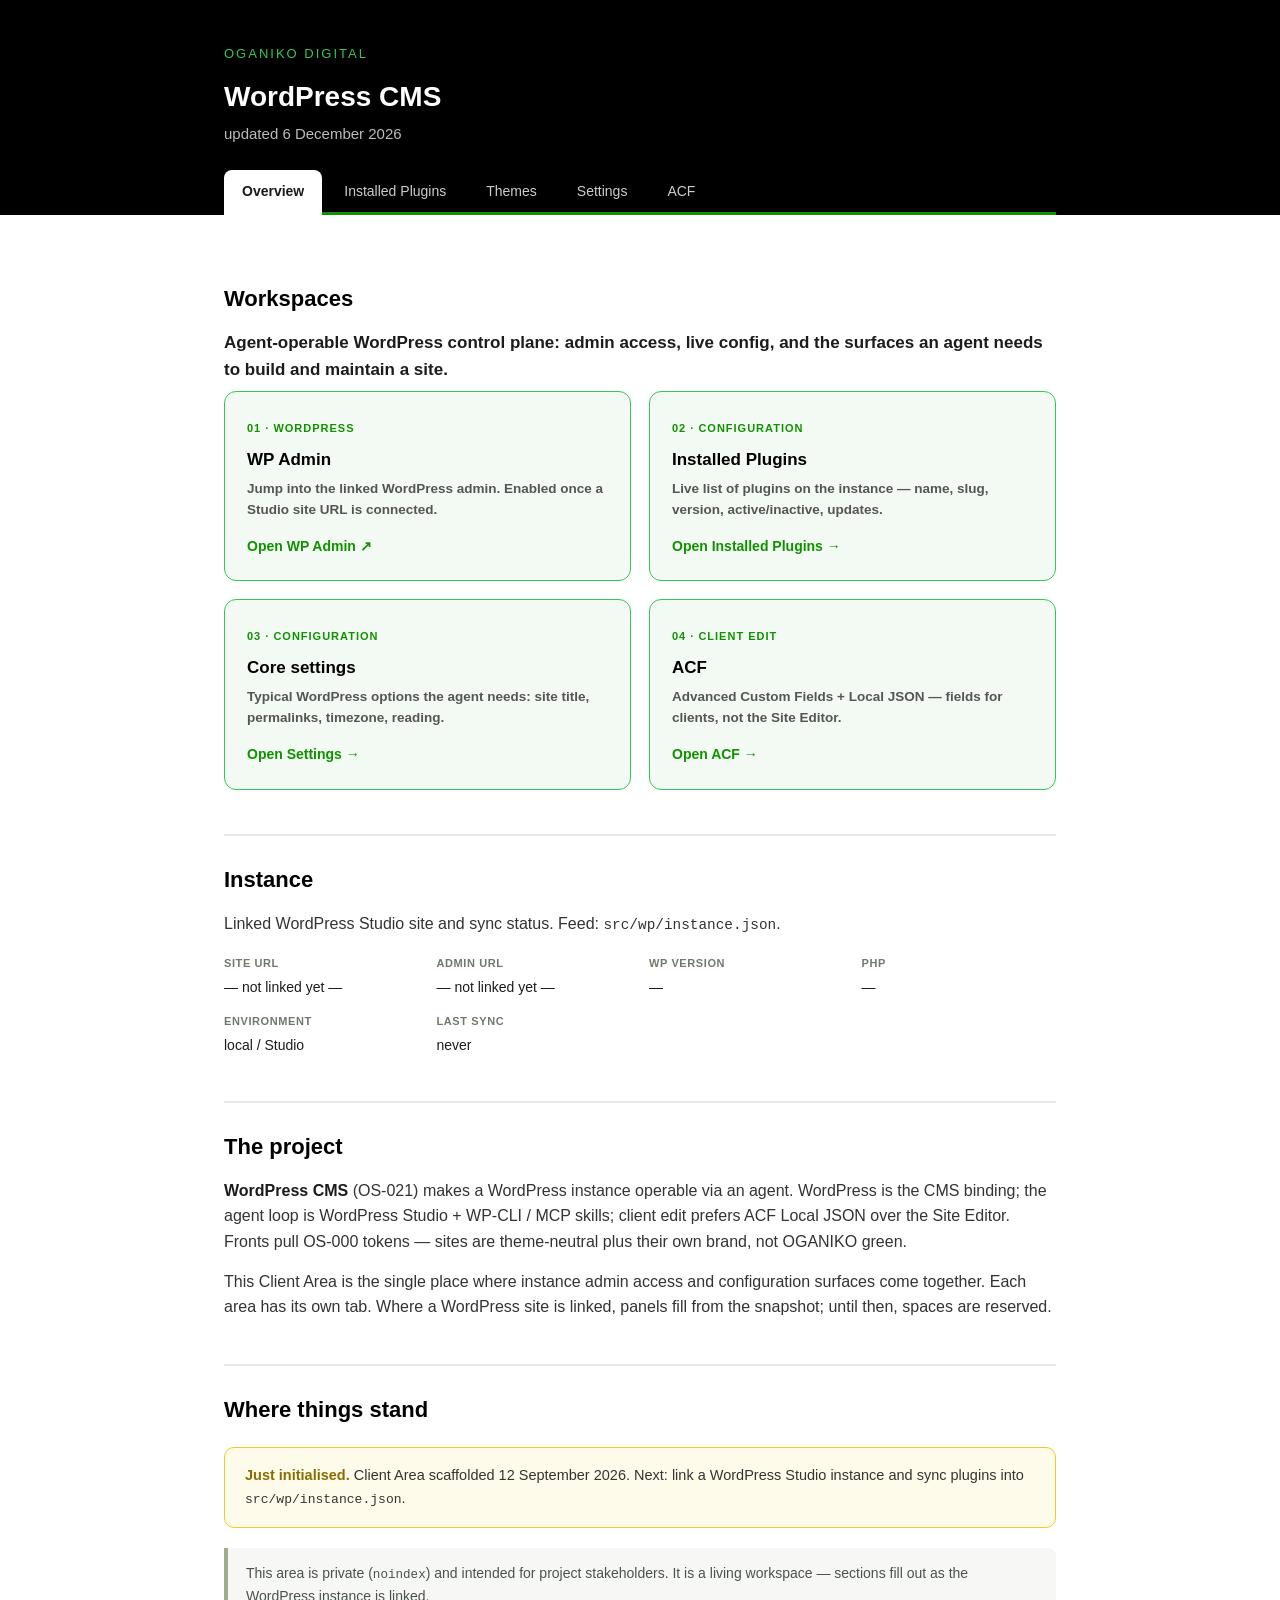
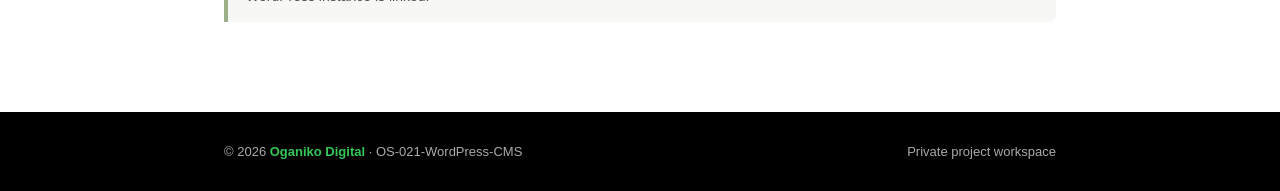
==== docs/client-area/index.html @ e94e82a3 "feat: Client Area hub in STR style Replace the dark project-page prototype with a Client Area (Overv" ====
<!DOCTYPE html>
<html lang="en">
<head>
<meta charset="UTF-8">
<meta name="viewport" content="width=device-width, initial-scale=1">
<meta name="robots" content="noindex">
<title>WordPress CMS | Oganiko Digital</title>
<link rel="stylesheet" href="assets/client.css">
<link rel="stylesheet" href="assets/og-tab-rail.css">
</head>
<body>
<header><div class="wrap">
  <div class="brand">OGANIKO Digital</div>
  <h1>WordPress CMS</h1>
  <div class="sub">updated <span id="last-updated"></span></div>
  <script>
    (function () {
      var d = new Date(document.lastModified);
      var months = ["January","February","March","April","May","June","July","August","September","October","November","December"];
      document.getElementById("last-updated").textContent = d.getDate() + " " + months[d.getMonth()] + " " + d.getFullYear();
    })();
  </script>
  <nav class="og-tab-rail">
    <a href="./" aria-current="page">Overview</a>
    <a href="plugins/">Installed Plugins</a>
    <a href="themes/">Themes</a>
    <a href="settings/">Settings</a>
    <a href="acf/">ACF</a>
  </nav>
</div></header>

<main class="wrap">
  <h2 style="margin-top:10px">Workspaces</h2>
  <p class="lead">Agent-operable WordPress control plane: admin access, live config, and the surfaces an agent needs to build and maintain a site.</p>

  <div class="cards-gateway">
    <a class="card card-gateway" id="wp-admin-link" href="#" target="_blank" rel="noopener" aria-disabled="true">
      <span class="kicker">01 · WordPress</span>
      <h3>WP Admin</h3>
      <p>Jump into the linked WordPress admin. Enabled once a Studio site URL is connected.</p>
      <span class="go">Open WP Admin ↗</span>
    </a>
    <a class="card card-gateway" href="plugins/">
      <span class="kicker">02 · Configuration</span>
      <h3>Installed Plugins</h3>
      <p>Live list of plugins on the instance — name, slug, version, active/inactive, updates.</p>
      <span class="go">Open Installed Plugins →</span>
    </a>
    <a class="card card-gateway" href="settings/">
      <span class="kicker">03 · Configuration</span>
      <h3>Core settings</h3>
      <p>Typical WordPress options the agent needs: site title, permalinks, timezone, reading.</p>
      <span class="go">Open Settings →</span>
    </a>
    <a class="card card-gateway" href="acf/">
      <span class="kicker">04 · Client edit</span>
      <h3>ACF</h3>
      <p>Advanced Custom Fields + Local JSON — fields for clients, not the Site Editor.</p>
      <span class="go">Open ACF →</span>
    </a>
  </div>

  <h2>Instance</h2>
  <p>Linked WordPress Studio site and sync status. Feed: <code>src/wp/instance.json</code>.</p>
  <dl class="meta-grid">
    <div><dt>Site URL</dt><dd id="site-url">— not linked yet —</dd></div>
    <div><dt>Admin URL</dt><dd id="admin-url">— not linked yet —</dd></div>
    <div><dt>WP version</dt><dd id="wp-version">—</dd></div>
    <div><dt>PHP</dt><dd id="php-version">—</dd></div>
    <div><dt>Environment</dt><dd id="environment">local / Studio</dd></div>
    <div><dt>Last sync</dt><dd id="last-sync">never</dd></div>
  </dl>

  <h2>The project</h2>
  <p><strong>WordPress CMS</strong> (OS-021) makes a WordPress instance operable via an agent. WordPress is the CMS binding; the agent loop is WordPress Studio + WP-CLI / MCP skills; client edit prefers ACF Local JSON over the Site Editor. Fronts pull OS-000 tokens — sites are theme-neutral plus their own brand, not OGANIKO green.</p>
  <p>This Client Area is the single place where instance admin access and configuration surfaces come together. Each area has its own tab. Where a WordPress site is linked, panels fill from the snapshot; until then, spaces are reserved.</p>

  <h2>Where things stand</h2>
  <div class="status"><b>Just initialised.</b> Client Area scaffolded 12 September 2026. Next: link a WordPress Studio instance and sync plugins into <code>src/wp/instance.json</code>.</div>

  <div class="note">This area is private (<code>noindex</code>) and intended for project stakeholders. It is a living workspace — sections fill out as the WordPress instance is linked.</div>
</main>

<footer><div class="wrap">
  <span>© 2026 <span class="brand">Oganiko Digital</span> · OS-021-WordPress-CMS</span>
  <span>Private project workspace</span>
</div></footer>
<script src="assets/instance.js"></script>
<script>
  WpCms.loadInstance().then(function (data) { WpCms.applyOverview(data || {}); });
</script>
</body>
</html>
---- docs/client-area/assets/client.css ----
/* Client Area style — Oganiko Digital house style (shared across all section pages).
   Presentation style: "Client Area" (light ground, black header band, green accents).
   Tabs are the og-tab-rail component (assets/og-tab-rail.css). See wiki/presentation-styles. */
:root{
  --og-black:#000; --og-white:#fff; --og-green:#109200; --og-fresh-leaf:#34C755;
  --og-gold:#EECA25; --og-dark-gray:#333; --og-sage:#9CAF88;
  --crit:#C0392B; --high:#D97706; --info:#0A5F8A;
  --ink:#1a1d1a; --muted:#6E7A6A; --line:#e6e8e3; --surface:#f7f8f5;
}
*{box-sizing:border-box;margin:0;padding:0}
body{font-family:"Helvetica Neue",Arial,sans-serif;color:var(--og-dark-gray);background:var(--og-white);line-height:1.6;font-size:16px;-webkit-font-smoothing:antialiased}
.wrap{max-width:880px;margin:0 auto;padding:0 24px}
a{color:var(--og-green)}
img{max-width:100%;display:block}

header{background:var(--og-black);color:var(--og-white);padding:44px 0 0}
header .brand{font-size:13px;letter-spacing:2px;text-transform:uppercase;color:var(--og-fresh-leaf);font-weight:500;margin-bottom:14px}
header h1{font-size:28px;font-weight:700;line-height:1.25;margin-bottom:8px}
header .sub{color:#bbb;font-size:15px;margin-bottom:24px}
/* Tab rail: the og-tab-rail component (assets/og-tab-rail.css, .og-tab-rail). */

main.wrap{padding:56px 24px 20px}
main a{color:var(--og-green);font-weight:600;text-decoration:underline;text-underline-offset:2px}

/* lead paragraph — the intro line directly under a title/h2, bolder and a touch larger than body copy */
p.lead{font-size:17.5px;font-weight:700;color:var(--ink);line-height:1.55}

h2{font-size:22px;font-weight:700;color:var(--og-black);margin:44px 0 14px;padding-top:26px;border-top:2px solid var(--line)}
h2:first-child{margin-top:0;border-top:none;padding-top:0}
h3{font-size:17px;font-weight:700;color:var(--og-black);margin:26px 0 10px}
p{margin:0 0 14px}
ul,ol{margin:0 0 16px 22px}li{margin-bottom:7px}
strong{font-weight:700;color:var(--ink)}
.eyebrow{font-size:12px;font-weight:700;letter-spacing:1.4px;text-transform:uppercase;color:var(--og-green)}

/* verdict / callouts */
.verdict{background:#F3FAF3;border:1px solid var(--og-fresh-leaf);border-left:5px solid var(--og-green);border-radius:12px;padding:22px 24px;margin:22px 0}
.verdict .eyebrow{color:var(--og-green)}
.verdict h3{margin:6px 0 8px}
.verdict p{margin:0;font-size:15.5px}
.status{background:#FFFBEB;border:1px solid var(--og-gold);border-radius:10px;padding:16px 20px;margin:20px 0;font-size:14.5px}
.status b{color:#8a6d00}
.note{background:var(--surface);border-left:4px solid var(--og-sage);border-radius:0 8px 8px 0;padding:14px 18px;margin:18px 0;font-size:14px;color:#4a534a}

/* data-space placeholder */
.dataspace{border:1.5px dashed #cdd3c9;border-radius:12px;padding:22px 24px;margin:16px 0;background:repeating-linear-gradient(45deg,#fafbf9,#fafbf9 12px,#f4f6f2 12px,#f4f6f2 24px)}
.dataspace .lbl{display:inline-flex;align-items:center;gap:7px;font-size:11.5px;font-weight:700;letter-spacing:.6px;text-transform:uppercase;color:var(--muted);margin-bottom:8px}
.dataspace .lbl::before{content:"";width:8px;height:8px;border-radius:50%;background:var(--og-gold)}
.dataspace h3{margin:0 0 6px}
.dataspace p{margin:0;font-size:14px;color:var(--muted)}

/* cards */
.cards{display:grid;grid-template-columns:1fr 1fr;gap:18px;margin:20px 0}
.card{display:block;text-decoration:none;color:inherit;background:var(--surface);border:1px solid var(--line);border-radius:12px;padding:22px}
a.card:hover{border-color:var(--og-fresh-leaf)}
.card .kicker{font-size:11px;font-weight:700;letter-spacing:1px;text-transform:uppercase;color:var(--og-green)}
.card h3{margin:6px 0 6px}
.card p{font-size:14px;color:#555;margin:0 0 10px}
.card .go{font-size:14px;font-weight:700;color:var(--og-green)}
.card.pending{border-style:dashed}
.card.pending .kicker{color:var(--muted)}
.card.pending .go{color:var(--muted)}

/* table */
.scroll{overflow-x:auto;margin:20px 0}
table{border-collapse:collapse;width:100%;font-size:13.5px;min-width:520px}
th,td{text-align:left;padding:11px 13px;border-bottom:1px solid var(--line);vertical-align:top}
thead th{background:var(--og-black);color:#fff;font-size:11.5px;letter-spacing:.4px;text-transform:uppercase;font-weight:600}
tbody tr:nth-child(even){background:var(--surface)}
td .pill{display:inline-block;font-size:11px;font-weight:700;padding:2px 8px;border-radius:20px}
.pill.best{background:#D1FAE5;color:#047857}.pill.mid{background:#FEF3C7;color:#B45309}.pill.pre{background:#E6F2F7;color:#0A5F8A}

footer{margin-top:52px;padding:30px 0;background:var(--og-black);color:#aaa;font-size:13px}
footer .brand{color:var(--og-fresh-leaf);font-weight:700}
footer .wrap{display:flex;justify-content:space-between;flex-wrap:wrap;gap:10px}
.sources{font-size:13.5px}.sources li{margin-bottom:5px}

@media(max-width:600px){header h1{font-size:23px}.cards{grid-template-columns:1fr}main.wrap{padding:40px 20px 20px}}

/* Gateway workspace cards (STR pattern) */
.cards-gateway{display:grid;grid-template-columns:1fr;gap:18px;margin:8px 0 36px}
@media(min-width:760px){.cards-gateway{grid-template-columns:repeat(2,1fr)}}
.card-gateway{background:#F3FAF3;border-color:var(--og-fresh-leaf)}
.card-gateway p{font-size:13.5px;line-height:1.55}
.card-gateway .go{margin-top:4px;display:inline-block}
a.card{text-decoration:none}
p.lead{font-size:17px;font-weight:700;color:var(--ink);line-height:1.55;margin:0 0 6px}
.meta-grid{display:grid;grid-template-columns:repeat(auto-fit,minmax(11rem,1fr));gap:14px 18px;margin:18px 0 8px}
.meta-grid dt{font-size:11px;font-weight:700;letter-spacing:.6px;text-transform:uppercase;color:var(--muted)}
.meta-grid dd{margin:4px 0 0;font-size:14px;color:var(--ink);word-break:break-word}
.pill{display:inline-block;font-size:11px;font-weight:700;padding:2px 8px;border-radius:20px}
.pill.active{background:#D1FAE5;color:#047857}
.pill.inactive{background:#F3F4F2;color:#6E7A6A}
.pill.available{background:#FEF3C7;color:#B45309}
code{font-family:ui-monospace,SFMono-Regular,Menlo,monospace;font-size:0.9em}
---- docs/client-area/assets/og-tab-rail.css ----
/* ============================================================
   Oganiko Tab Rail — og-tab-rail
   Canonical component · OS-000 os-002 Tabs / header-nav-dark
   Source of truth: OS-000-Design-System/packages/og-tab-rail.css
   ------------------------------------------------------------
   Provenance: proven in OG-030 client hub (2026-07-04), Phil-approved.
   Self-contained: every token carries an Oganiko fallback, so this file
   works alone. Override the tokens in :root to re-theme.
   DO NOT edit vendored copies — sync from this source.
   version: 1.1.0 (2026-08-11)
   ============================================================ */

/* Row of section links on a dark surface. Active link merges into the page:
   a same-colour box-shadow breaks the accent bar beneath it.
   Markup:  <nav class="og-tab-rail"> <a aria-current="page">…</a> <a>…</a> </nav>
   Place on a dark header. Mark the current page with aria-current="page".
   The accent bar is a padding-area background gradient, NOT a border:
   overflow clips children at the padding edge, so a border-bottom would sit
   outside the clip and the active tab's bar-breaking shadow gets amputated
   (green line reappears under the selected tab). Padding keeps the bar and
   the shadow inside the same clip region. */
.og-tab-rail{
  display:flex;
  flex-wrap:nowrap;
  gap:var(--spacing-1,4px);
  padding-bottom:3px;
  background:linear-gradient(to top,var(--color-accent,#109200) 3px,transparent 3px);
  overflow-x:auto;
  -webkit-overflow-scrolling:touch;
  scrollbar-width:thin;
}
.og-tab-rail::-webkit-scrollbar{height:4px}
.og-tab-rail::-webkit-scrollbar-thumb{background:var(--color-accent,#109200);border-radius:2px}
.og-tab-rail a{
  flex:0 0 auto;
  color:var(--color-text-inverse-muted,#cccccc);
  text-decoration:none;
  font-size:var(--text-sm,0.875rem);
  font-weight:var(--weight-medium,500);
  padding:10px 18px;
  border-radius:var(--radius-md,8px) var(--radius-md,8px) 0 0;
}
.og-tab-rail a[aria-current="page"]{
  background:var(--color-bg,#ffffff);
  color:var(--color-text,#1a1a1a);
  font-weight:var(--weight-bold,700);
  box-shadow:0 3px 0 0 var(--color-bg,#ffffff);
}
.og-tab-rail a:hover:not([aria-current="page"]){
  background:var(--color-bg-inverse-hover,#1c1c1c);
  color:var(--color-text-inverse,#ffffff);
}
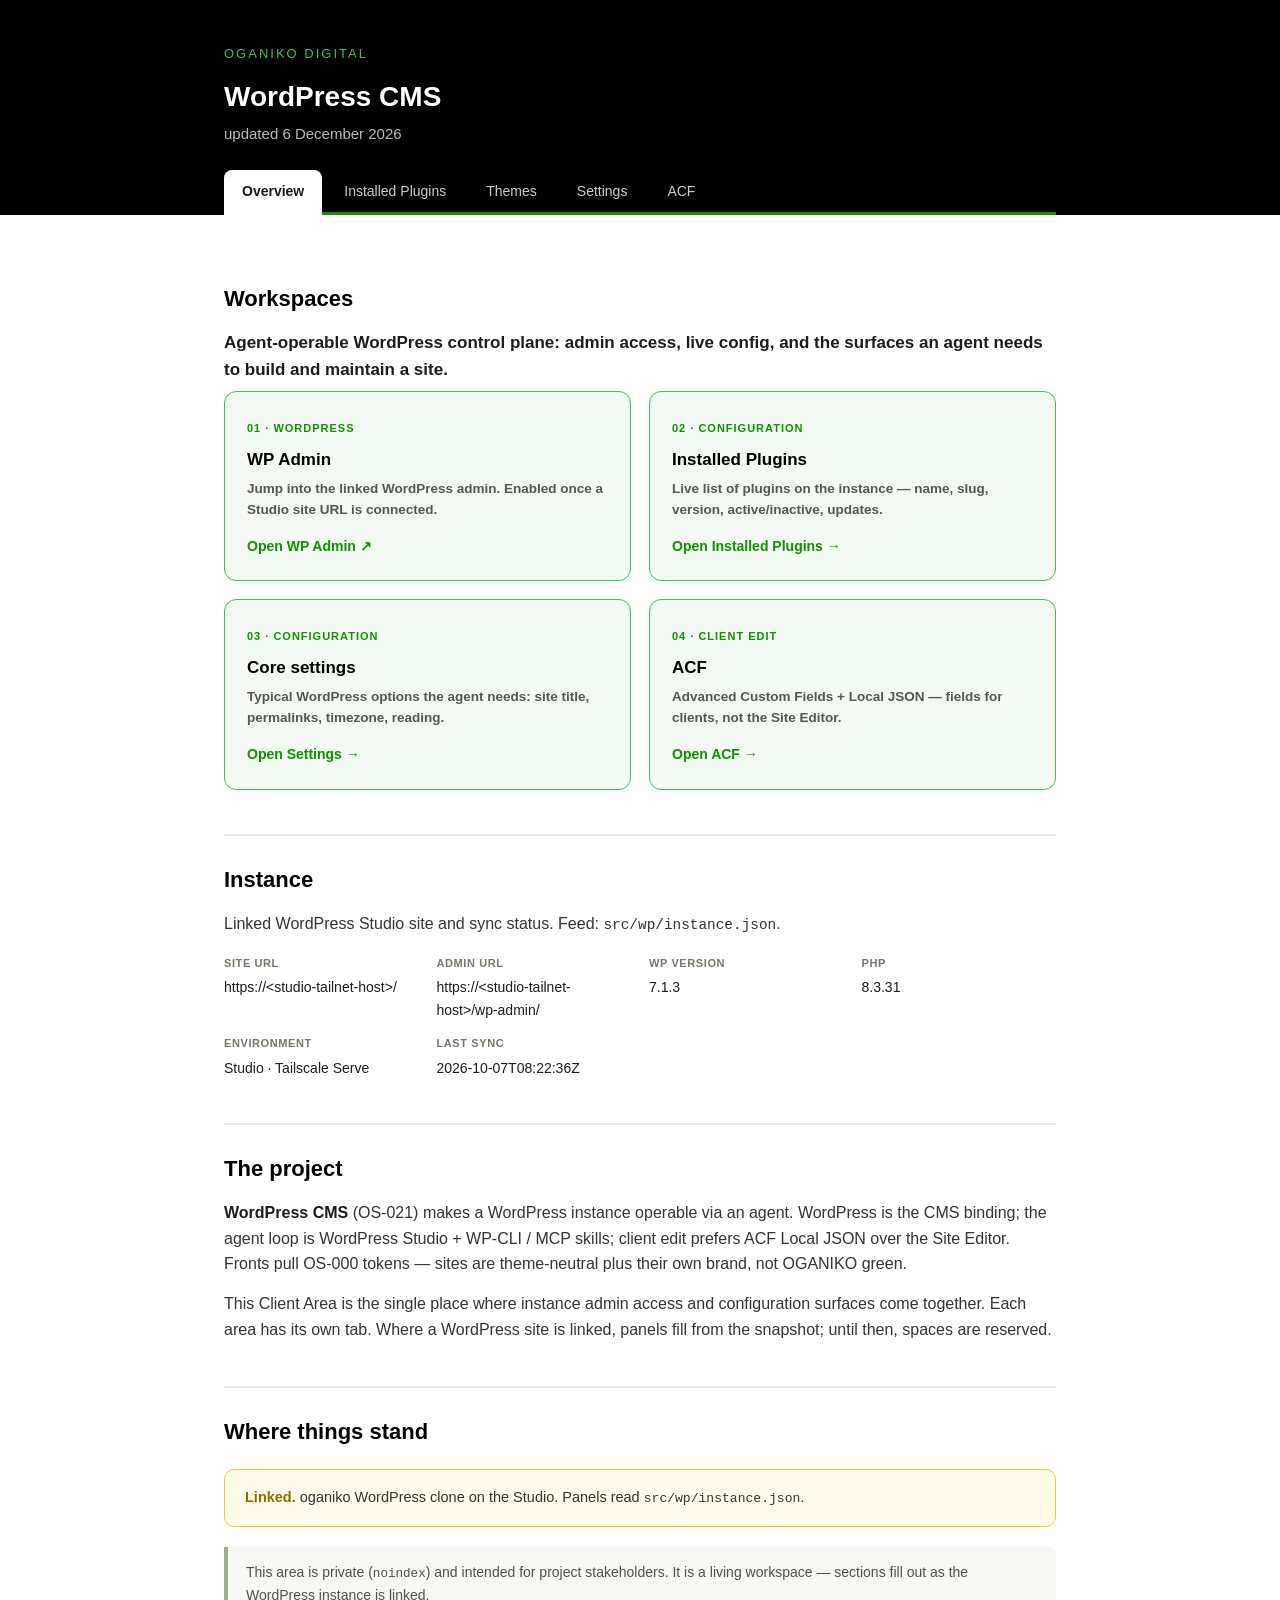
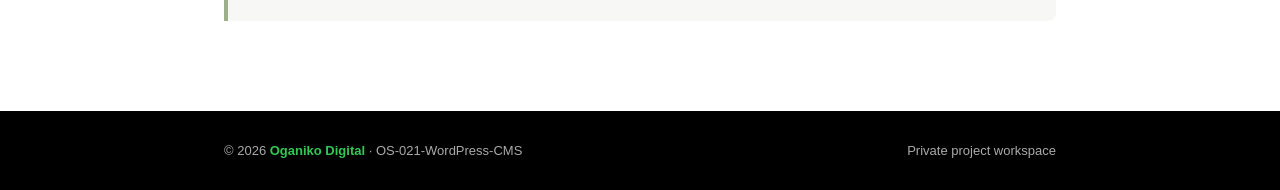
==== commit a6b24865: "feat: sync the Studio WordPress instance into the Client Area The oganiko clone on the Studio is lin" ====
--- a/docs/client-area/index.html
+++ b/docs/client-area/index.html
@@ -76,7 +76,7 @@
   <p>This Client Area is the single place where instance admin access and configuration surfaces come together. Each area has its own tab. Where a WordPress site is linked, panels fill from the snapshot; until then, spaces are reserved.</p>
 
   <h2>Where things stand</h2>
-  <div class="status"><b>Just initialised.</b> Client Area scaffolded 12 September 2026. Next: link a WordPress Studio instance and sync plugins into <code>src/wp/instance.json</code>.</div>
+  <div class="status"><b>Linked.</b> oganiko WordPress clone on the Studio. Panels read <code>src/wp/instance.json</code>.</div>
 
   <div class="note">This area is private (<code>noindex</code>) and intended for project stakeholders. It is a living workspace — sections fill out as the WordPress instance is linked.</div>
 </main>
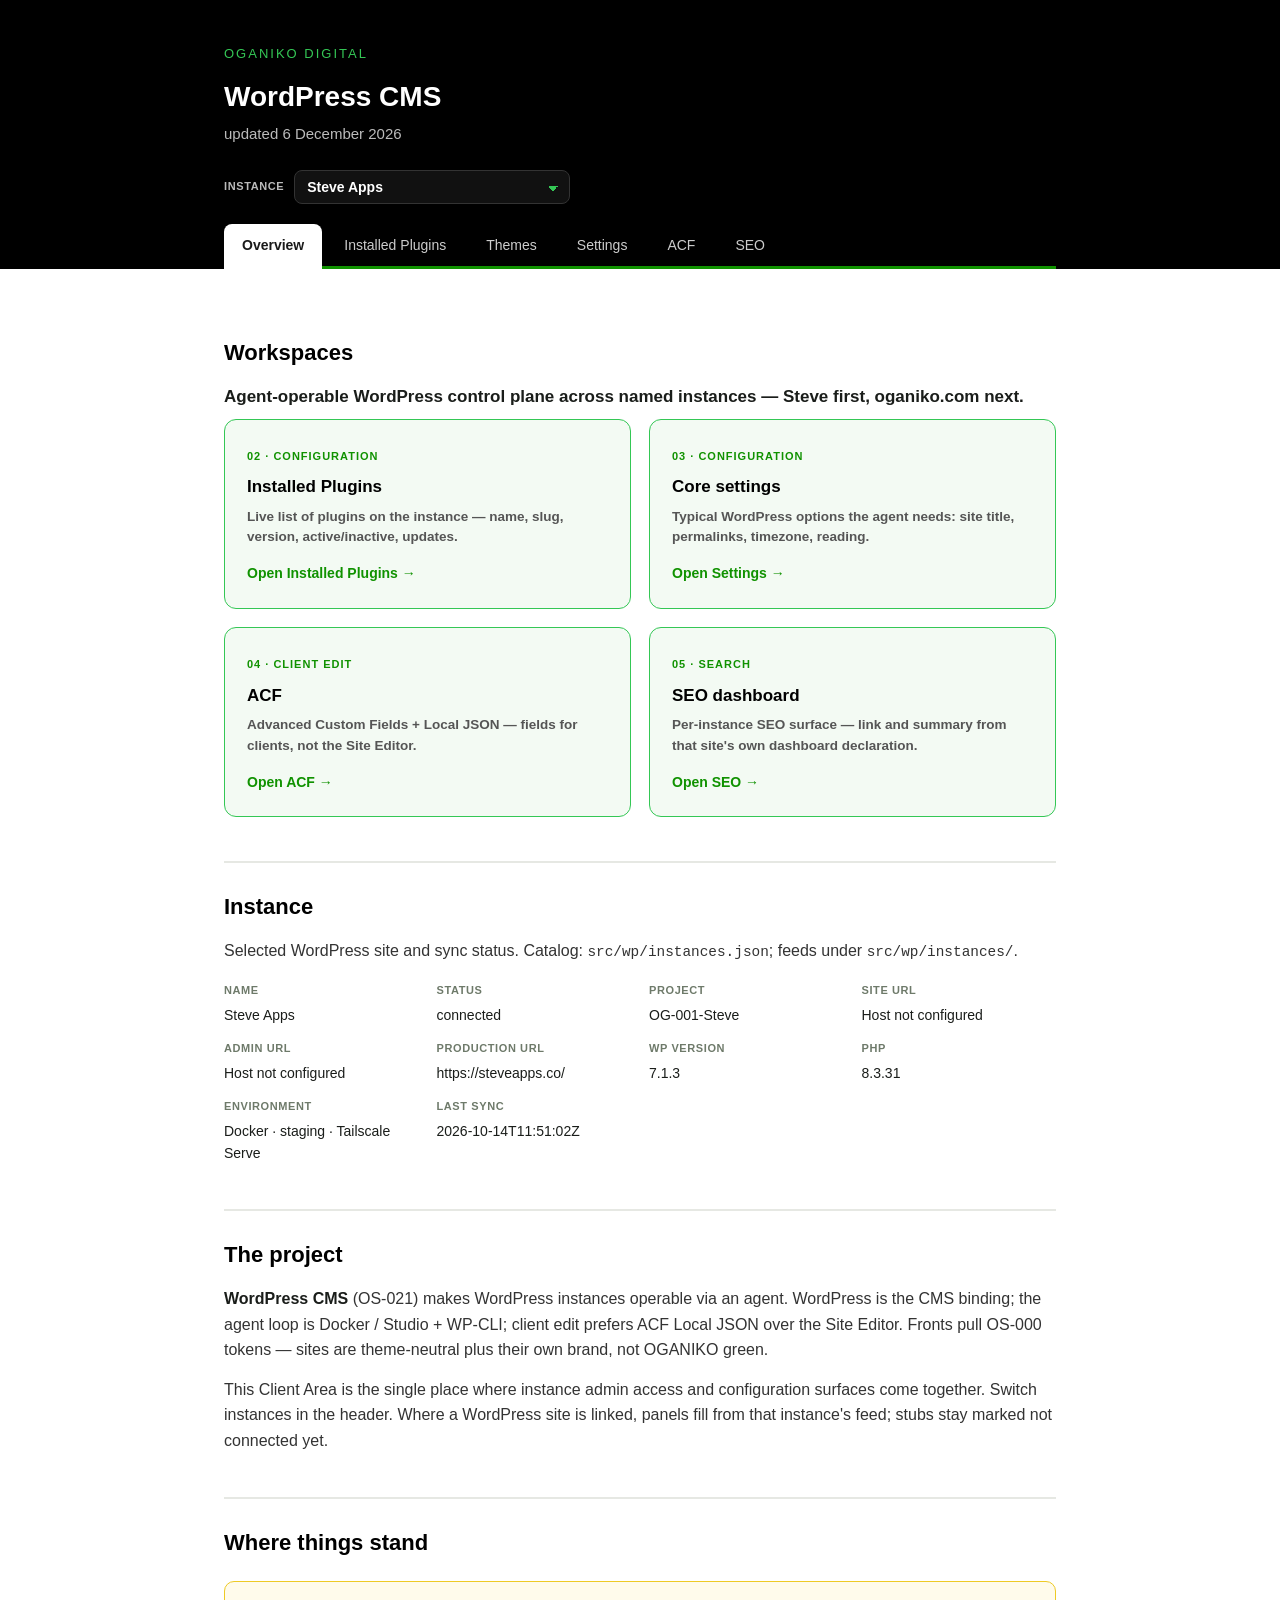
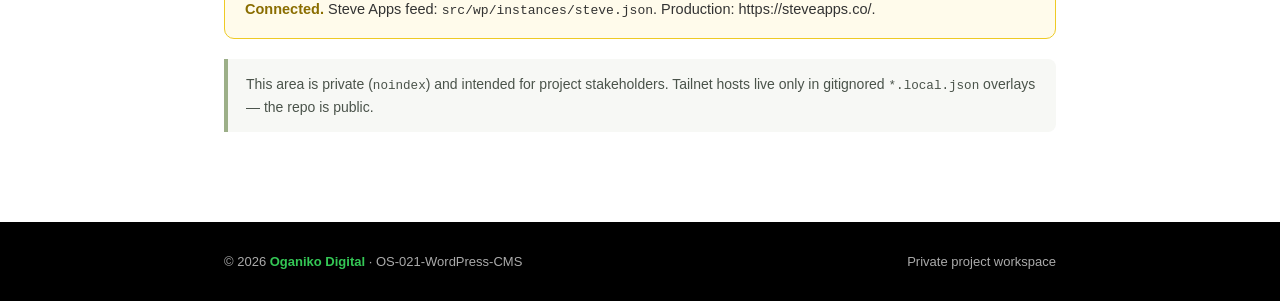
==== commit 34dce79b: "feat: multi-instance Client Area with Steve as first live feed Generalise OS-021 from a single ogani" ====
--- a/docs/client-area/index.html
+++ b/docs/client-area/index.html
@@ -20,24 +20,26 @@
       document.getElementById("last-updated").textContent = d.getDate() + " " + months[d.getMonth()] + " " + d.getFullYear();
     })();
   </script>
+  <div id="instance-switcher" class="instance-switcher"></div>
   <nav class="og-tab-rail">
     <a href="./" aria-current="page">Overview</a>
     <a href="plugins/">Installed Plugins</a>
     <a href="themes/">Themes</a>
     <a href="settings/">Settings</a>
     <a href="acf/">ACF</a>
+    <a href="seo/">SEO</a>
   </nav>
 </div></header>
 
 <main class="wrap">
   <h2 style="margin-top:10px">Workspaces</h2>
-  <p class="lead">Agent-operable WordPress control plane: admin access, live config, and the surfaces an agent needs to build and maintain a site.</p>
+  <p class="lead">Agent-operable WordPress control plane across named instances — Steve first, oganiko.com next.</p>
 
   <div class="cards-gateway">
     <a class="card card-gateway" id="wp-admin-link" href="#" target="_blank" rel="noopener" aria-disabled="true">
       <span class="kicker">01 · WordPress</span>
       <h3>WP Admin</h3>
-      <p>Jump into the linked WordPress admin. Enabled once a Studio site URL is connected.</p>
+      <p>Jump into the selected instance admin. Enabled once a host URL is configured (local overlay).</p>
       <span class="go">Open WP Admin ↗</span>
     </a>
     <a class="card card-gateway" href="plugins/">
@@ -58,27 +60,37 @@
       <p>Advanced Custom Fields + Local JSON — fields for clients, not the Site Editor.</p>
       <span class="go">Open ACF →</span>
     </a>
+    <a class="card card-gateway" href="seo/">
+      <span class="kicker">05 · Search</span>
+      <h3>SEO dashboard</h3>
+      <p>Per-instance SEO surface — link and summary from that site's own dashboard declaration.</p>
+      <span class="go">Open SEO →</span>
+    </a>
   </div>
 
   <h2>Instance</h2>
-  <p>Linked WordPress Studio site and sync status. Feed: <code>src/wp/instance.json</code>.</p>
+  <p>Selected WordPress site and sync status. Catalog: <code>src/wp/instances.json</code>; feeds under <code>src/wp/instances/</code>.</p>
   <dl class="meta-grid">
+    <div><dt>Name</dt><dd id="instance-name">—</dd></div>
+    <div><dt>Status</dt><dd id="instance-status">—</dd></div>
+    <div><dt>Project</dt><dd id="instance-project">—</dd></div>
     <div><dt>Site URL</dt><dd id="site-url">— not linked yet —</dd></div>
     <div><dt>Admin URL</dt><dd id="admin-url">— not linked yet —</dd></div>
+    <div><dt>Production URL</dt><dd id="production-url">—</dd></div>
     <div><dt>WP version</dt><dd id="wp-version">—</dd></div>
     <div><dt>PHP</dt><dd id="php-version">—</dd></div>
-    <div><dt>Environment</dt><dd id="environment">local / Studio</dd></div>
+    <div><dt>Environment</dt><dd id="environment">—</dd></div>
     <div><dt>Last sync</dt><dd id="last-sync">never</dd></div>
   </dl>
 
   <h2>The project</h2>
-  <p><strong>WordPress CMS</strong> (OS-021) makes a WordPress instance operable via an agent. WordPress is the CMS binding; the agent loop is WordPress Studio + WP-CLI / MCP skills; client edit prefers ACF Local JSON over the Site Editor. Fronts pull OS-000 tokens — sites are theme-neutral plus their own brand, not OGANIKO green.</p>
-  <p>This Client Area is the single place where instance admin access and configuration surfaces come together. Each area has its own tab. Where a WordPress site is linked, panels fill from the snapshot; until then, spaces are reserved.</p>
+  <p><strong>WordPress CMS</strong> (OS-021) makes WordPress instances operable via an agent. WordPress is the CMS binding; the agent loop is Docker / Studio + WP-CLI; client edit prefers ACF Local JSON over the Site Editor. Fronts pull OS-000 tokens — sites are theme-neutral plus their own brand, not OGANIKO green.</p>
+  <p>This Client Area is the single place where instance admin access and configuration surfaces come together. Switch instances in the header. Where a WordPress site is linked, panels fill from that instance's feed; stubs stay marked not connected yet.</p>
 
   <h2>Where things stand</h2>
-  <div class="status"><b>Linked.</b> oganiko WordPress clone on the Studio. Panels read <code>src/wp/instance.json</code>.</div>
+  <div class="status" id="where-things-stand"><b>Loading…</b></div>
 
-  <div class="note">This area is private (<code>noindex</code>) and intended for project stakeholders. It is a living workspace — sections fill out as the WordPress instance is linked.</div>
+  <div class="note">This area is private (<code>noindex</code>) and intended for project stakeholders. Tailnet hosts live only in gitignored <code>*.local.json</code> overlays — the repo is public.</div>
 </main>
 
 <footer><div class="wrap">
@@ -87,7 +99,7 @@
 </div></footer>
 <script src="assets/instance.js"></script>
 <script>
-  WpCms.loadInstance().then(function (data) { WpCms.applyOverview(data || {}); });
+  WpCms.boot([WpCms.applyOverview]);
 </script>
 </body>
 </html>
--- a/docs/client-area/assets/client.css
+++ b/docs/client-area/assets/client.css
@@ -53,6 +53,7 @@
 .cards{display:grid;grid-template-columns:1fr 1fr;gap:18px;margin:20px 0}
 .card{display:block;text-decoration:none;color:inherit;background:var(--surface);border:1px solid var(--line);border-radius:12px;padding:22px}
 a.card:hover{border-color:var(--og-fresh-leaf)}
+.card[hidden]{display:none}
 .card .kicker{font-size:11px;font-weight:700;letter-spacing:1px;text-transform:uppercase;color:var(--og-green)}
 .card h3{margin:6px 0 6px}
 .card p{font-size:14px;color:#555;margin:0 0 10px}
@@ -93,3 +94,17 @@
 .pill.inactive{background:#F3F4F2;color:#6E7A6A}
 .pill.available{background:#FEF3C7;color:#B45309}
 code{font-family:ui-monospace,SFMono-Regular,Menlo,monospace;font-size:0.9em}
+
+/* Instance switcher */
+.instance-switcher{display:flex;align-items:center;gap:10px;margin:0 0 18px;flex-wrap:wrap}
+.instance-switcher__label{font-size:11px;font-weight:700;letter-spacing:.6px;text-transform:uppercase;color:#bbb}
+.instance-switcher__select{
+  appearance:none;-webkit-appearance:none;
+  background:#111;color:#fff;border:1px solid #333;border-radius:8px;
+  padding:8px 34px 8px 12px;font-size:14px;font-weight:600;cursor:pointer;
+  background-image:linear-gradient(45deg,transparent 50%,#34C755 50%),linear-gradient(135deg,#34C755 50%,transparent 50%);
+  background-position:calc(100% - 16px) 55%,calc(100% - 11px) 55%;
+  background-size:5px 5px,5px 5px;background-repeat:no-repeat;
+}
+.instance-switcher__select:focus{outline:2px solid var(--og-fresh-leaf);outline-offset:2px}
+header .instance-switcher{margin-bottom:20px}
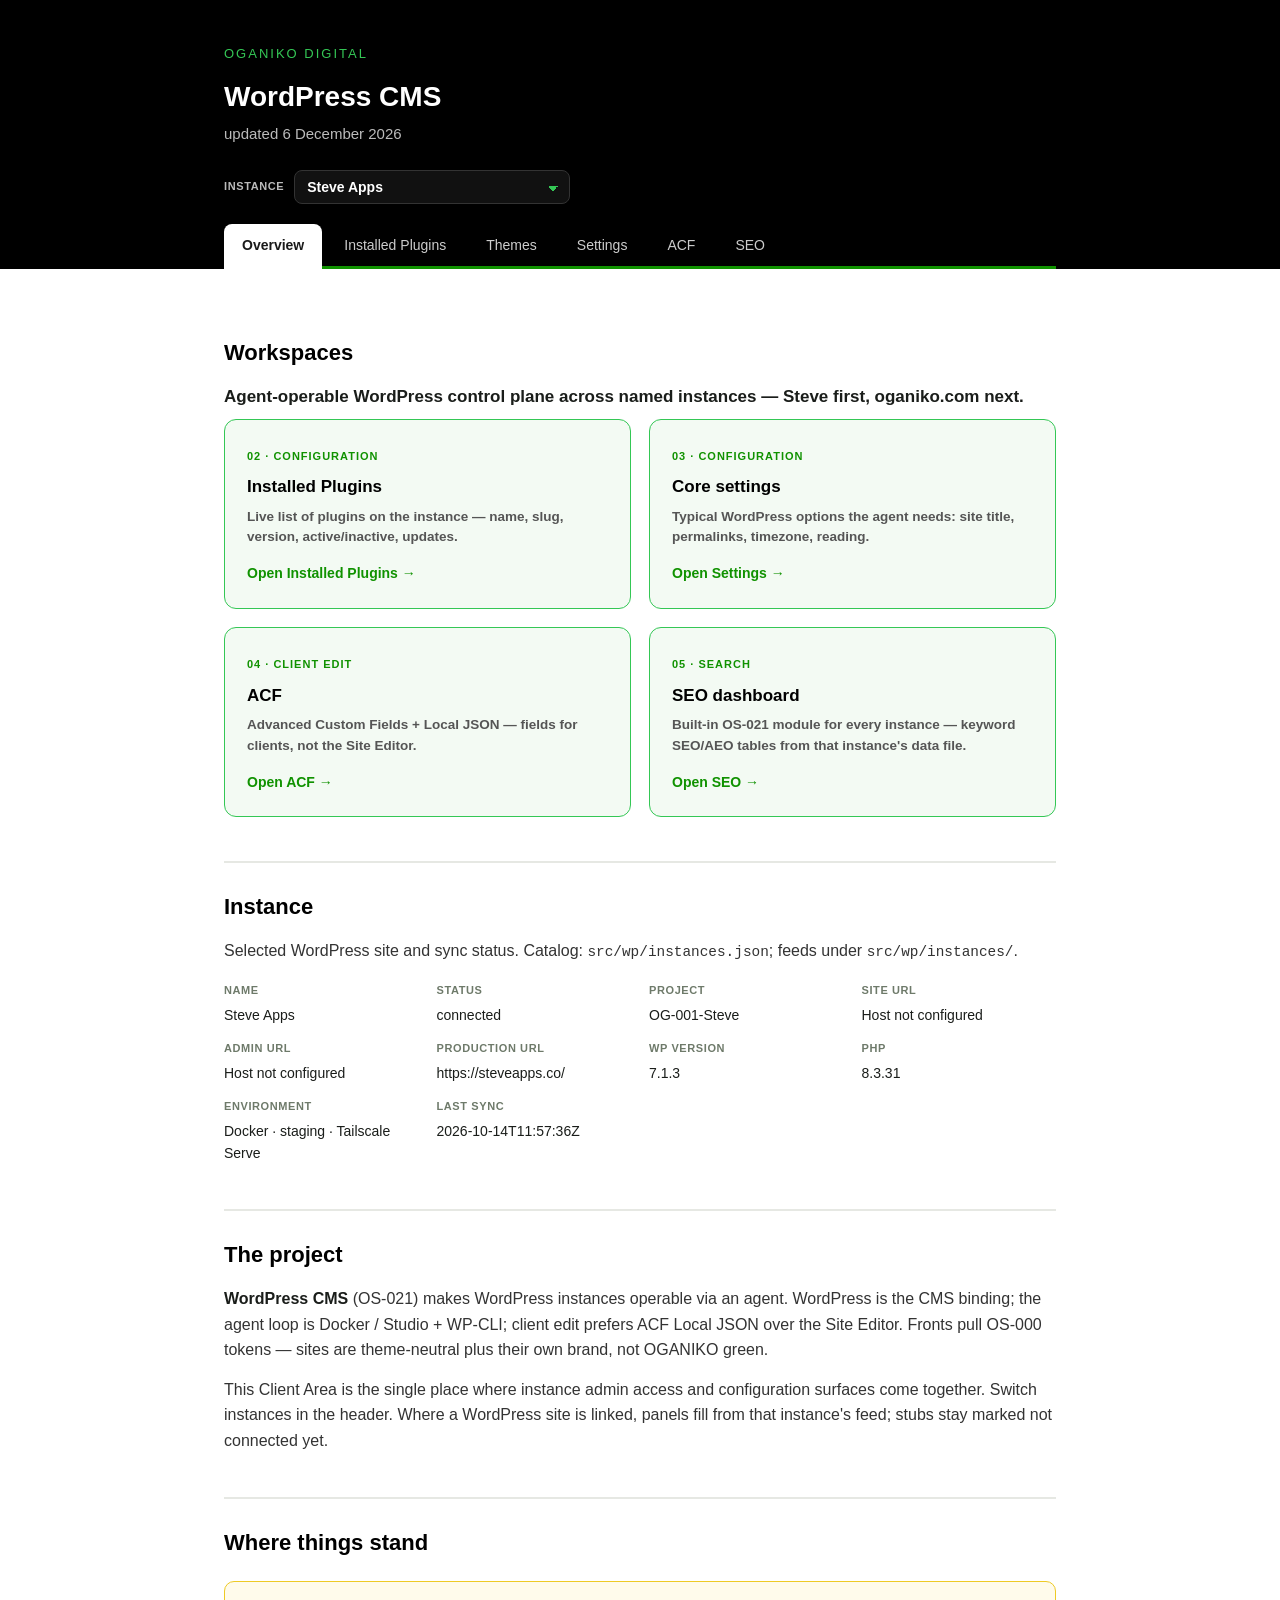
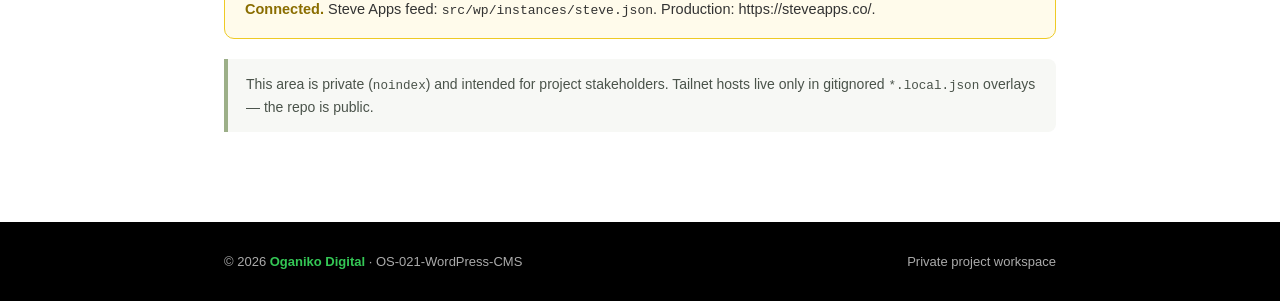
==== commit d0976186: "feat: bake SEO dashboard into OS-021 as a default module Captain steer: every instance gets a built-" ====
--- a/docs/client-area/index.html
+++ b/docs/client-area/index.html
@@ -63,7 +63,7 @@
     <a class="card card-gateway" href="seo/">
       <span class="kicker">05 · Search</span>
       <h3>SEO dashboard</h3>
-      <p>Per-instance SEO surface — link and summary from that site's own dashboard declaration.</p>
+      <p>Built-in OS-021 module for every instance — keyword SEO/AEO tables from that instance's data file.</p>
       <span class="go">Open SEO →</span>
     </a>
   </div>
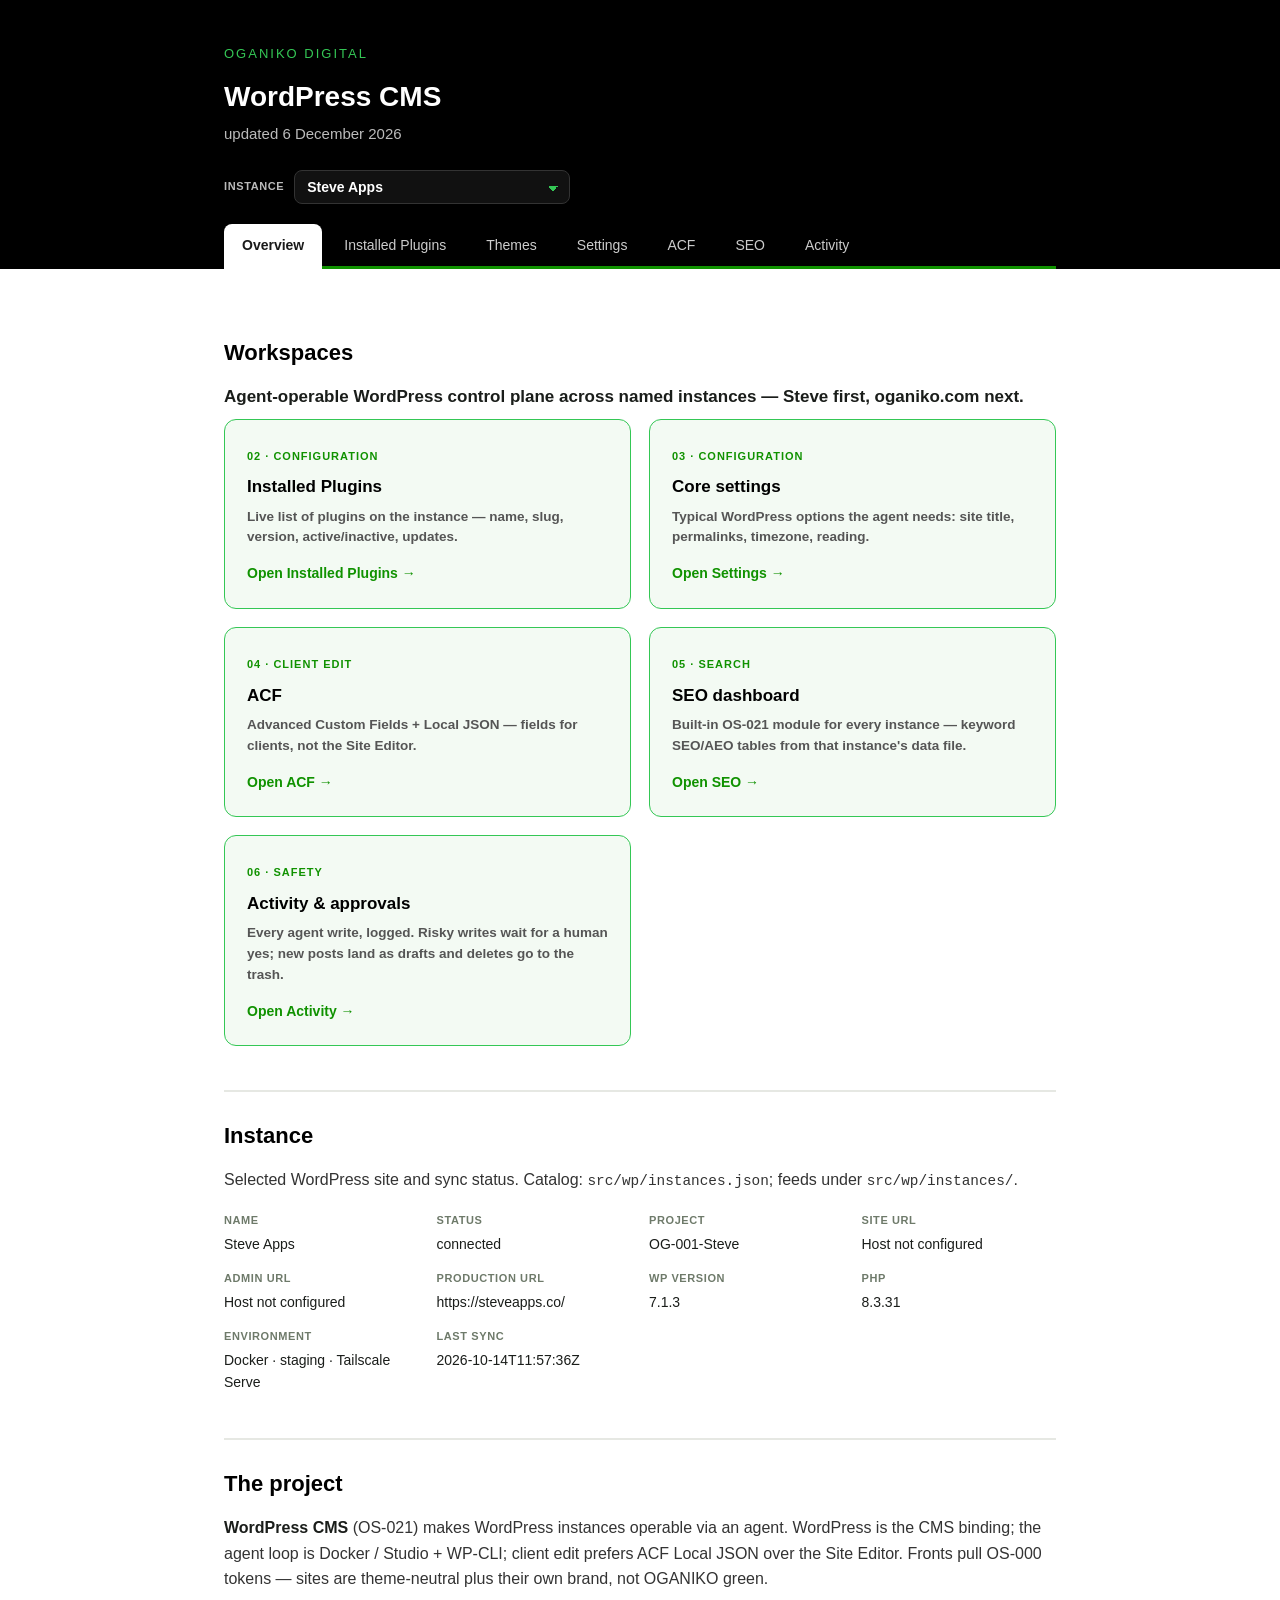
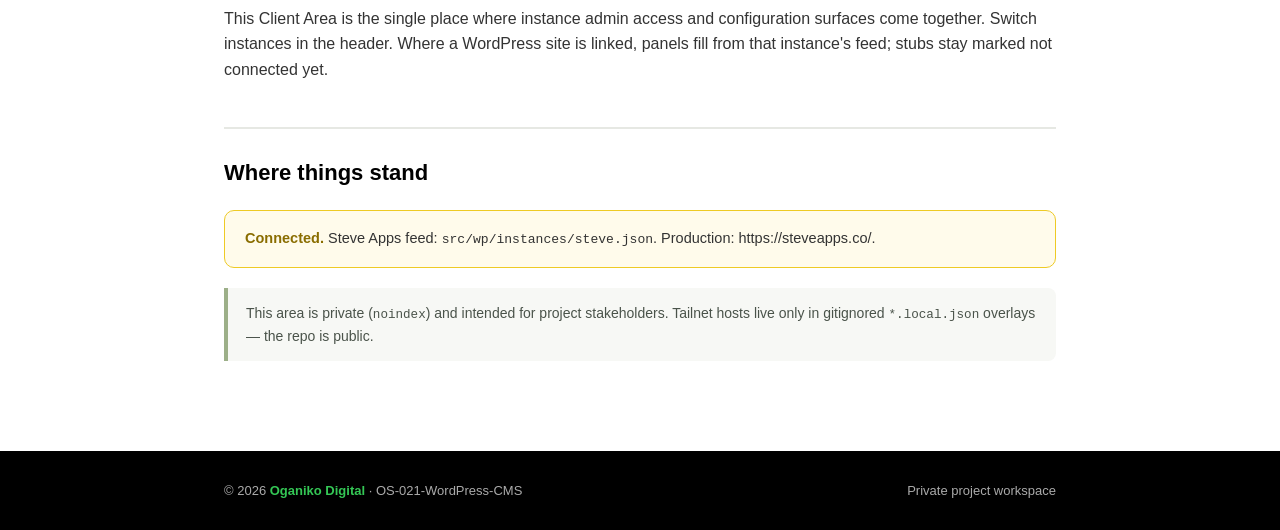
==== commit 0d02d2f4: "feat(client-area): Activity tab for agent writes and waiting approvals" ====
--- a/docs/client-area/index.html
+++ b/docs/client-area/index.html
@@ -28,6 +28,7 @@
     <a href="settings/">Settings</a>
     <a href="acf/">ACF</a>
     <a href="seo/">SEO</a>
+    <a href="activity/">Activity</a>
   </nav>
 </div></header>
 
@@ -66,6 +67,12 @@
       <p>Built-in OS-021 module for every instance — keyword SEO/AEO tables from that instance's data file.</p>
       <span class="go">Open SEO →</span>
     </a>
+    <a class="card card-gateway" href="activity/">
+      <span class="kicker">06 · Safety</span>
+      <h3>Activity &amp; approvals</h3>
+      <p>Every agent write, logged. Risky writes wait for a human yes; new posts land as drafts and deletes go to the trash.</p>
+      <span class="go">Open Activity →</span>
+    </a>
   </div>
 
   <h2>Instance</h2>
